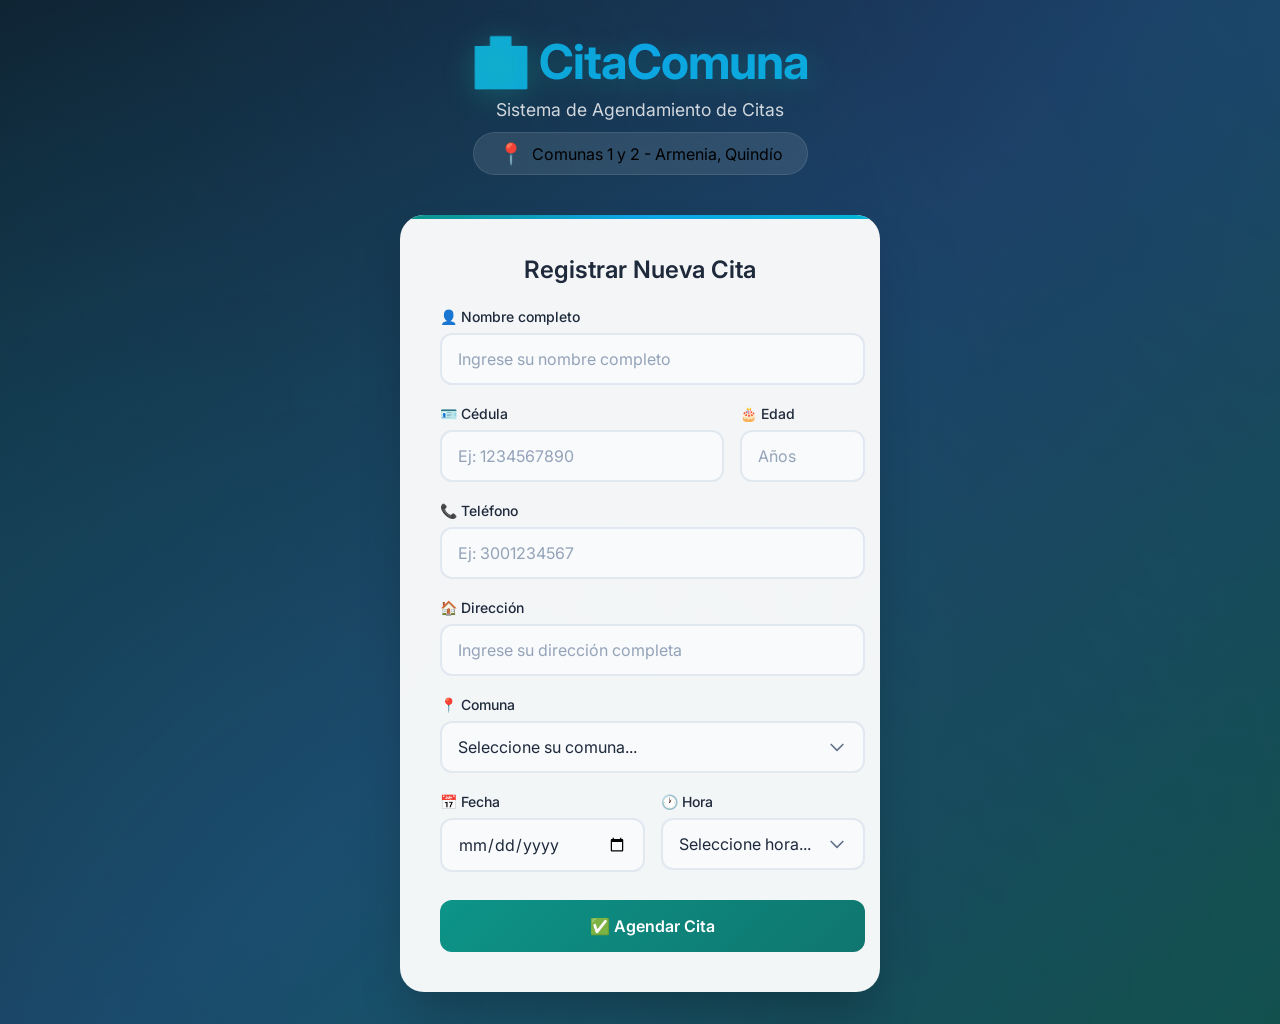
==== index.html @ b2b2aba3 "Agendar citas y gestionar horarios de atención médica." ====
<!DOCTYPE html>
<html lang="es">
<head>
  <meta charset="UTF-8" />
  <meta name="viewport" content="width=device-width, initial-scale=1.0"/>
  <meta name="description" content="Agenda tu cita médica en las comunas 1 y 2 de Armenia. Sistema rápido y fácil para gestionar tus turnos.">
  <meta name="keywords" content="cita médica, Armenia, comuna 1, comuna 2, agendar cita, turno médico">
  <title>CitaComuna - Agenda tu cita médica | Comunas 1 y 2 Armenia</title>
  <link rel="stylesheet" href="style.css" />
</head>
<body>
  <header>
    <h1>🏥 CitaComuna</h1>
    <p>Sistema de Agendamiento de Citas</p>
    <div class="subtitle">
      <span class="icon-medical">📍</span>
      <span>Comunas 1 y 2 - Armenia, Quindío</span>
    </div>
  </header>

  <form id="formCita">
    <h2 class="form-title">Registrar Nueva Cita</h2>
    
    <div class="form-grid">
      <div class="form-group">
        <label>
          <span>👤 Nombre completo</span>
          <input type="text" id="nombre" name="nombre" placeholder="Ingrese su nombre completo" required />
        </label>
      </div>

      <div class="form-row">
        <div class="form-group">
          <label>
            <span>🪪 Cédula</span>
            <input type="text" id="cedula" name="cedula" placeholder="Ej: 1234567890" pattern="\d{6,10}" required />
          </label>
        </div>
        <div class="form-group">
          <label>
            <span>🎂 Edad</span>
            <input type="number" id="edad" name="edad" placeholder="Años" min="1" max="120" required />
          </label>
        </div>
      </div>

      <div class="form-group">
        <label>
          <span>📞 Teléfono</span>
          <input type="tel" id="telefono" name="telefono" placeholder="Ej: 3001234567" required />
        </label>
      </div>

      <div class="form-group">
        <label>
          <span>🏠 Dirección</span>
          <input type="text" id="direccion" name="direccion" placeholder="Ingrese su dirección completa" required />
        </label>
      </div>

      <div class="form-group">
        <label>
          <span>📍 Comuna</span>
          <select id="comuna" name="comuna" required>
            <option value="">Seleccione su comuna...</option>
            <option value="1">Comuna 1</option>
            <option value="2">Comuna 2</option>
          </select>
        </label>
      </div>

      <div class="form-row">
        <div class="form-group">
          <label>
            <span>📅 Fecha</span>
            <input type="date" id="fecha" name="fecha" required />
          </label>
        </div>
        <div class="form-group">
          <label>
            <span>🕐 Hora</span>
            <select id="hora" name="hora" required>
              <option value="">Seleccione hora...</option>
            </select>
          </label>
        </div>
      </div>

      <button type="submit">
        ✅ Agendar Cita
      </button>
    </div>
  </form>

  <div id="mensaje"></div>

  <script src="script.js"></script>
</body>
</html>
---- style.css ----
@import url('https://fonts.googleapis.com/css2?family=Inter:wght@300;400;500;600;700&display=swap');

:root {
  --primary: #0d9488;
  --primary-dark: #0f766e;
  --primary-light: #14b8a6;
  --secondary: #0ea5e9;
  --accent: #06b6d4;
  --bg-gradient: linear-gradient(135deg, #0f172a 0%, #1e3a5f 50%, #134e4a 100%);
  --card-bg: rgba(255, 255, 255, 0.95);
  --glass-bg: rgba(255, 255, 255, 0.1);
  --text-dark: #1e293b;
  --text-light: #64748b;
  --success: #10b981;
  --error: #ef4444;
  --shadow: 0 25px 50px -12px rgba(0, 0, 0, 0.25);
  --shadow-sm: 0 4px 6px -1px rgba(0, 0, 0, 0.1);
}

* {
  margin: 0;
  padding: 0;
  box-sizing: border-box;
}

body {
  font-family: 'Inter', sans-serif;
  min-height: 100vh;
  background: var(--bg-gradient);
  padding: 2rem;
  position: relative;
  overflow-x: hidden;
}

body::before {
  content: '';
  position: fixed;
  top: -50%;
  left: -50%;
  width: 200%;
  height: 200%;
  background: radial-gradient(circle at 20% 50%, rgba(20, 184, 166, 0.15) 0%, transparent 50%),
              radial-gradient(circle at 80% 20%, rgba(14, 165, 233, 0.1) 0%, transparent 50%),
              radial-gradient(circle at 40% 80%, rgba(6, 182, 212, 0.1) 0%, transparent 50%);
  animation: float 20s ease-in-out infinite;
  z-index: -1;
}

@keyframes float {
  0%, 100% { transform: translate(0, 0) rotate(0deg); }
  50% { transform: translate(-20px, 20px) rotate(5deg); }
}

header {
  text-align: center;
  margin-bottom: 2.5rem;
  animation: fadeInDown 0.8s ease-out;
}

@keyframes fadeInDown {
  from {
    opacity: 0;
    transform: translateY(-30px);
  }
  to {
    opacity: 1;
    transform: translateY(0);
  }
}

header h1 {
  font-size: 3rem;
  font-weight: 700;
  background: linear-gradient(135deg, #14b8a6, #0ea5e9, #06b6d4);
  -webkit-background-clip: text;
  -webkit-text-fill-color: transparent;
  background-clip: text;
  text-shadow: 0 4px 30px rgba(20, 184, 166, 0.3);
  margin-bottom: 0.5rem;
  letter-spacing: -0.02em;
}

header p {
  color: rgba(255, 255, 255, 0.8);
  font-size: 1.1rem;
  font-weight: 400;
}

header .subtitle {
  display: inline-flex;
  align-items: center;
  gap: 0.5rem;
  background: var(--glass-bg);
  padding: 0.5rem 1.5rem;
  border-radius: 50px;
  backdrop-filter: blur(10px);
  border: 1px solid rgba(255, 255, 255, 0.1);
  margin-top: 0.75rem;
}

.icon-medical {
  font-size: 1.3rem;
}

form {
  max-width: 480px;
  margin: 0 auto;
  background: var(--card-bg);
  padding: 2.5rem;
  border-radius: 24px;
  box-shadow: var(--shadow);
  animation: fadeInUp 0.8s ease-out 0.2s both;
  position: relative;
  overflow: hidden;
}

form::before {
  content: '';
  position: absolute;
  top: 0;
  left: 0;
  right: 0;
  height: 4px;
  background: linear-gradient(90deg, var(--primary), var(--secondary), var(--accent));
}

@keyframes fadeInUp {
  from {
    opacity: 0;
    transform: translateY(30px);
  }
  to {
    opacity: 1;
    transform: translateY(0);
  }
}

.form-title {
  font-size: 1.5rem;
  font-weight: 600;
  color: var(--text-dark);
  margin-bottom: 1.5rem;
  text-align: center;
}

.form-grid {
  display: grid;
  gap: 1.25rem;
}

.form-row {
  display: grid;
  grid-template-columns: 1fr 1fr;
  gap: 1rem;
}

.form-group {
  display: flex;
  flex-direction: column;
  gap: 0.5rem;
}

label {
  display: flex;
  flex-direction: column;
  gap: 0.5rem;
  font-size: 0.875rem;
  font-weight: 500;
  color: var(--text-dark);
}

label span {
  display: flex;
  align-items: center;
  gap: 0.5rem;
}

input, select {
  padding: 0.875rem 1rem;
  border: 2px solid #e2e8f0;
  border-radius: 12px;
  font-size: 1rem;
  font-family: inherit;
  color: var(--text-dark);
  background: #f8fafc;
  transition: all 0.3s ease;
}

input:focus, select:focus {
  outline: none;
  border-color: var(--primary);
  background: white;
  box-shadow: 0 0 0 4px rgba(20, 184, 166, 0.1);
}

input::placeholder {
  color: #94a3b8;
}

select {
  cursor: pointer;
  appearance: none;
  background-image: url("data:image/svg+xml,%3Csvg xmlns='http://www.w3.org/2000/svg' fill='none' viewBox='0 0 24 24' stroke='%2364748b'%3E%3Cpath stroke-linecap='round' stroke-linejoin='round' stroke-width='2' d='M19 9l-7 7-7-7'/%3E%3C/svg%3E");
  background-repeat: no-repeat;
  background-position: right 1rem center;
  background-size: 1.25rem;
  padding-right: 2.5rem;
}

button[type="submit"], .btn-primary {
  width: 100%;
  padding: 1rem 2rem;
  background: linear-gradient(135deg, var(--primary) 0%, var(--primary-dark) 100%);
  color: white;
  border: none;
  border-radius: 12px;
  font-size: 1rem;
  font-weight: 600;
  font-family: inherit;
  cursor: pointer;
  transition: all 0.3s ease;
  position: relative;
  overflow: hidden;
  margin-top: 0.5rem;
}

button[type="submit"]:hover, .btn-primary:hover {
  transform: translateY(-2px);
  box-shadow: 0 10px 25px -5px rgba(13, 148, 136, 0.4);
}

button[type="submit"]:active, .btn-primary:active {
  transform: translateY(0);
}

button[type="submit"]::after {
  content: '';
  position: absolute;
  top: 50%;
  left: 50%;
  width: 0;
  height: 0;
  background: rgba(255, 255, 255, 0.2);
  border-radius: 50%;
  transform: translate(-50%, -50%);
  transition: width 0.6s, height 0.6s;
}

button[type="submit"]:active::after {
  width: 300px;
  height: 300px;
}

#mensaje {
  margin-top: 1rem;
  padding: 1rem;
  border-radius: 12px;
  text-align: center;
  font-weight: 500;
  display: none;
}

#mensaje.error {
  display: block;
  background: #fef2f2;
  color: var(--error);
  border: 1px solid #fecaca;
}

#mensaje.success {
  display: block;
  background: #f0fdf4;
  color: var(--success);
  border: 1px solid #bbf7d0;
}

/* Confirmation Page Styles */
.confirmation-container {
  max-width: 500px;
  margin: 0 auto;
  animation: fadeInUp 0.8s ease-out;
}

.confirmation-card {
  background: var(--card-bg);
  border-radius: 24px;
  box-shadow: var(--shadow);
  overflow: hidden;
  position: relative;
}

.confirmation-header {
  background: linear-gradient(135deg, var(--primary) 0%, var(--primary-dark) 100%);
  color: white;
  padding: 2rem;
  text-align: center;
}

.confirmation-header .check-icon {
  width: 70px;
  height: 70px;
  background: rgba(255, 255, 255, 0.2);
  border-radius: 50%;
  display: flex;
  align-items: center;
  justify-content: center;
  margin: 0 auto 1rem;
  font-size: 2.5rem;
  animation: scaleIn 0.5s ease-out 0.3s both;
}

@keyframes scaleIn {
  from {
    transform: scale(0);
    opacity: 0;
  }
  to {
    transform: scale(1);
    opacity: 1;
  }
}

.confirmation-header h1 {
  font-size: 1.75rem;
  font-weight: 700;
  margin-bottom: 0.5rem;
}

.turno-badge {
  display: inline-block;
  background: rgba(255, 255, 255, 0.2);
  padding: 0.5rem 1.5rem;
  border-radius: 50px;
  font-size: 1.1rem;
  font-weight: 600;
  backdrop-filter: blur(10px);
  margin-top: 0.5rem;
}

.confirmation-body {
  padding: 2rem;
}

.info-grid {
  display: grid;
  gap: 1rem;
}

.info-item {
  display: flex;
  justify-content: space-between;
  align-items: center;
  padding: 0.75rem 0;
  border-bottom: 1px solid #e2e8f0;
}

.info-item:last-child {
  border-bottom: none;
}

.info-label {
  color: var(--text-light);
  font-size: 0.875rem;
  font-weight: 500;
}

.info-value {
  color: var(--text-dark);
  font-weight: 600;
  text-align: right;
}

.datetime-highlight {
  display: flex;
  gap: 1rem;
  margin-top: 1rem;
}

.datetime-box {
  flex: 1;
  background: linear-gradient(135deg, #f0fdfa, #ecfeff);
  padding: 1rem;
  border-radius: 12px;
  text-align: center;
  border: 1px solid #99f6e4;
}

.datetime-box .label {
  font-size: 0.75rem;
  color: var(--text-light);
  text-transform: uppercase;
  letter-spacing: 0.05em;
  margin-bottom: 0.25rem;
}

.datetime-box .value {
  font-size: 1.25rem;
  font-weight: 700;
  color: var(--primary-dark);
}

.confirmation-actions {
  padding: 1.5rem 2rem 2rem;
  display: flex;
  flex-direction: column;
  gap: 1rem;
}

.btn-download {
  display: flex;
  align-items: center;
  justify-content: center;
  gap: 0.5rem;
  padding: 1rem 2rem;
  background: linear-gradient(135deg, var(--primary) 0%, var(--primary-dark) 100%);
  color: white;
  border: none;
  border-radius: 12px;
  font-size: 1rem;
  font-weight: 600;
  font-family: inherit;
  cursor: pointer;
  transition: all 0.3s ease;
}

.btn-download:hover {
  transform: translateY(-2px);
  box-shadow: 0 10px 25px -5px rgba(13, 148, 136, 0.4);
}

.btn-secondary {
  display: flex;
  align-items: center;
  justify-content: center;
  gap: 0.5rem;
  padding: 1rem 2rem;
  background: #f1f5f9;
  color: var(--text-dark);
  border: none;
  border-radius: 12px;
  font-size: 1rem;
  font-weight: 600;
  font-family: inherit;
  cursor: pointer;
  transition: all 0.3s ease;
  text-decoration: none;
}

.btn-secondary:hover {
  background: #e2e8f0;
}

/* Responsive */
@media (max-width: 640px) {
  body {
    padding: 1rem;
  }

  header h1 {
    font-size: 2rem;
  }

  form {
    padding: 1.5rem;
    border-radius: 16px;
  }

  .form-row {
    grid-template-columns: 1fr;
  }

  .datetime-highlight {
    flex-direction: column;
  }
}

/* Loading state */
.loading {
  pointer-events: none;
  opacity: 0.7;
}

.loading button[type="submit"]::before {
  content: '';
  display: inline-block;
  width: 20px;
  height: 20px;
  border: 2px solid rgba(255, 255, 255, 0.3);
  border-top-color: white;
  border-radius: 50%;
  animation: spin 1s linear infinite;
  margin-right: 0.5rem;
}

@keyframes spin {
  to { transform: rotate(360deg); }
}

/* Print styles */
@media print {
  body {
    background: white;
    padding: 0;
  }

  .confirmation-actions {
    display: none;
  }

  .confirmation-card {
    box-shadow: none;
    border: 1px solid #e2e8f0;
  }
}
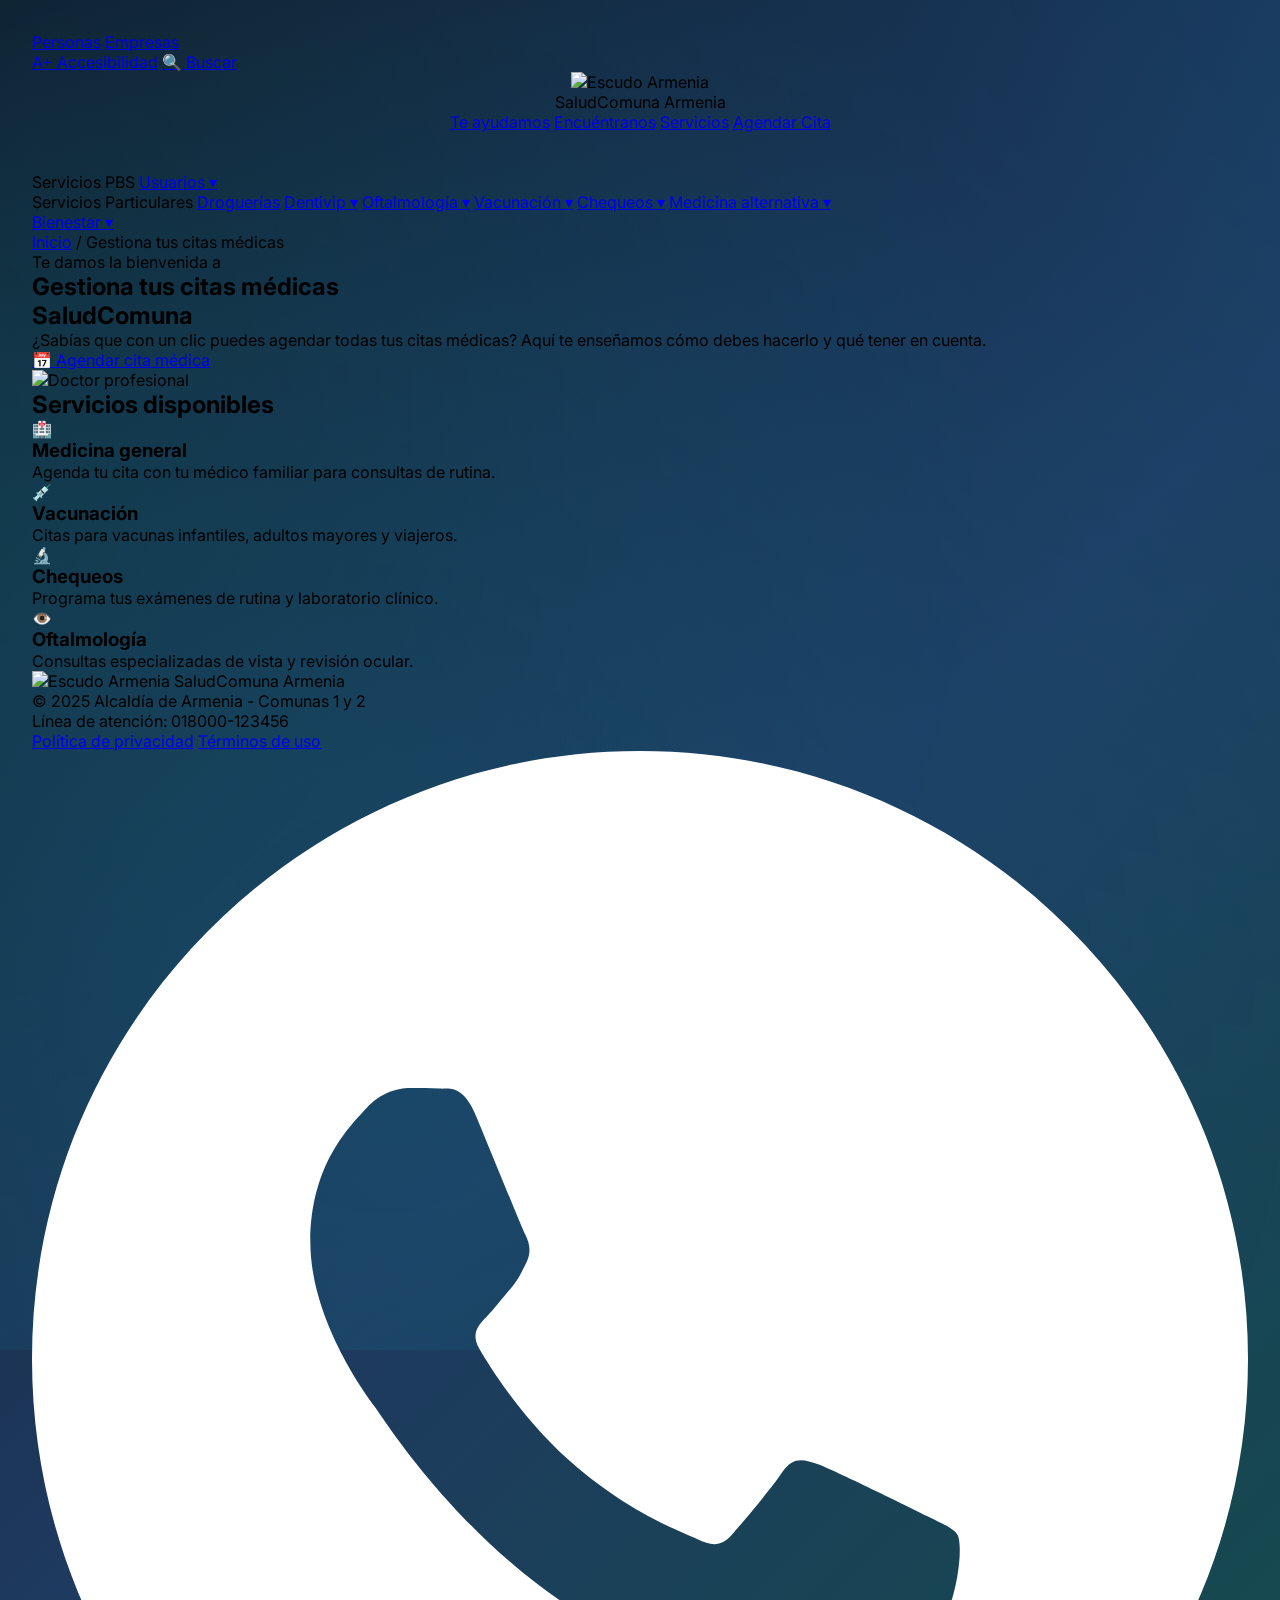
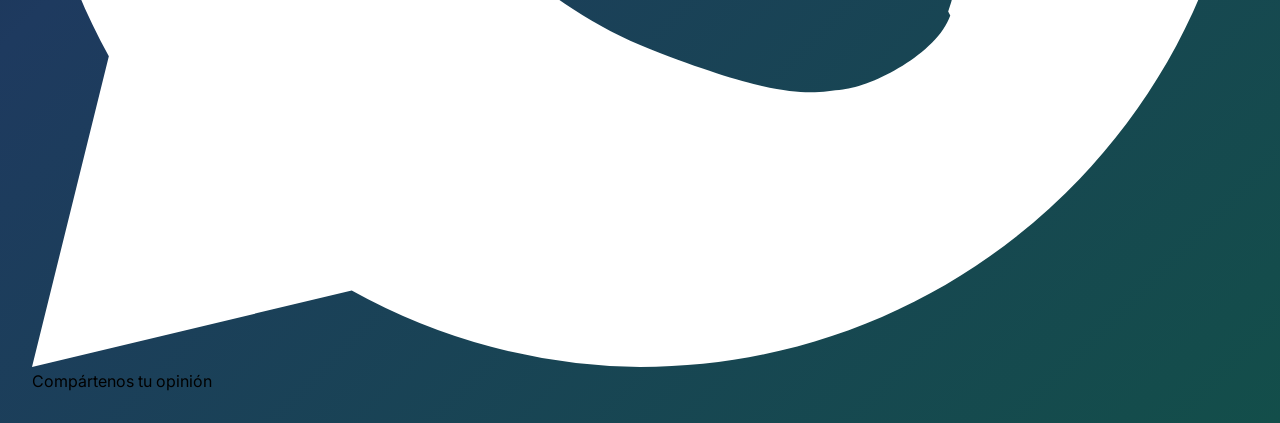
==== commit 3892f1c5: "creacion pagina inicio del usuraio" ====
--- a/index.html
+++ b/index.html
@@ -3,97 +3,161 @@
 <head>
   <meta charset="UTF-8" />
   <meta name="viewport" content="width=device-width, initial-scale=1.0"/>
-  <meta name="description" content="Agenda tu cita médica en las comunas 1 y 2 de Armenia. Sistema rápido y fácil para gestionar tus turnos.">
-  <meta name="keywords" content="cita médica, Armenia, comuna 1, comuna 2, agendar cita, turno médico">
-  <title>CitaComuna - Agenda tu cita médica | Comunas 1 y 2 Armenia</title>
+  <meta name="description" content="Agenda tu cita médica en las comunas 1 y 2 de Armenia. Sistema rápido y fácil para gestionar tus turnos de salud.">
+  <title>CitaComuna - Gestiona tus citas médicas | Armenia</title>
   <link rel="stylesheet" href="style.css" />
+  <link rel="stylesheet" href="landing.css" />
+  <link rel="preconnect" href="https://fonts.googleapis.com">
+  <link href="https://fonts.googleapis.com/css2?family=Inter:wght@300;400;500;600;700;800&display=swap" rel="stylesheet">
 </head>
-<body>
-  <header>
-    <h1>🏥 CitaComuna</h1>
-    <p>Sistema de Agendamiento de Citas</p>
-    <div class="subtitle">
-      <span class="icon-medical">📍</span>
-      <span>Comunas 1 y 2 - Armenia, Quindío</span>
+<body class="landing-page">
+
+  <!-- TOP BAR -->
+  <div class="top-bar">
+    <div class="container">
+      <div class="top-bar-left">
+        <a href="#" class="top-link active">Personas</a>
+        <a href="#" class="top-link">Empresas</a>
+      </div>
+      <div class="top-bar-right">
+        <a href="#" class="top-link">A+ Accesibilidad</a>
+        <a href="#" class="top-link">🔍 Buscar</a>
+      </div>
+    </div>
+  </div>
+
+  <!-- HEADER -->
+  <header class="main-header">
+    <div class="container">
+      <div class="logo-section">
+        <img src="https://upload.wikimedia.org/wikipedia/commons/7/7b/Escudo_de_Armenia_%28Quind%C3%ADo%29.svg" alt="Escudo Armenia" class="logo">
+        <div class="logo-text">
+          <span class="brand-name">Salud<span class="highlight">Comuna</span></span>
+          <span class="brand-sub">Armenia</span>
+        </div>
+      </div>
+      <nav class="main-nav">
+        <a href="#">Te ayudamos</a>
+        <a href="#">Encuéntranos</a>
+        <a href="#">Servicios</a>
+        <a href="formulario.html" class="btn-portal">Agendar Cita</a>
+      </nav>
     </div>
   </header>
 
-  <form id="formCita">
-    <h2 class="form-title">Registrar Nueva Cita</h2>
-    
-    <div class="form-grid">
-      <div class="form-group">
-        <label>
-          <span>👤 Nombre completo</span>
-          <input type="text" id="nombre" name="nombre" placeholder="Ingrese su nombre completo" required />
-        </label>
+  <!-- SUB NAV -->
+  <nav class="sub-nav">
+    <div class="container">
+      <div class="sub-nav-section primary">
+        <span class="nav-label">Servicios PBS</span>
+        <a href="#">Usuarios ▾</a>
       </div>
+      <div class="sub-nav-section secondary">
+        <span class="nav-label">Servicios Particulares</span>
+        <a href="#">Droguerías</a>
+        <a href="#">Dentivip ▾</a>
+        <a href="#">Oftalmología ▾</a>
+        <a href="#">Vacunación ▾</a>
+        <a href="#">Chequeos ▾</a>
+        <a href="#">Medicina alternativa ▾</a>
+      </div>
+      <div class="sub-nav-section tertiary">
+        <a href="#">Bienestar ▾</a>
+      </div>
+    </div>
+  </nav>
 
-      <div class="form-row">
-        <div class="form-group">
-          <label>
-            <span>🪪 Cédula</span>
-            <input type="text" id="cedula" name="cedula" placeholder="Ej: 1234567890" pattern="\d{6,10}" required />
-          </label>
+  <!-- BREADCRUMB -->
+  <div class="breadcrumb">
+    <div class="container">
+      <a href="#">Inicio</a> / <span>Gestiona tus citas médicas</span>
+    </div>
+  </div>
+
+  <!-- HERO SECTION -->
+  <section class="hero-section">
+    <div class="container">
+      <div class="hero-content">
+        <p class="hero-welcome">Te damos la bienvenida a</p>
+        <h1 class="hero-title">Gestiona tus citas médicas<br><span class="highlight-blue">SaludComuna</span></h1>
+        <p class="hero-description">
+          ¿Sabías que con un clic puedes agendar todas tus citas médicas? Aquí te 
+          enseñamos cómo debes hacerlo y qué tener en cuenta.
+        </p>
+        <a href="formulario.html" class="btn-cta">
+          📅 Agendar cita médica
+        </a>
+      </div>
+      <div class="hero-image">
+        <div class="image-decoration"></div>
+        <img src="https://images.unsplash.com/photo-1612349317150-e413f6a5b16d?w=500&h=600&fit=crop&crop=faces" alt="Doctor profesional">
+      </div>
+    </div>
+  </section>
+
+  <!-- SERVICIOS -->
+  <section class="servicios-section">
+    <div class="container">
+      <h2>Servicios disponibles</h2>
+      <div class="cards-grid">
+        <div class="service-card">
+          <div class="card-icon">🏥</div>
+          <h3>Medicina general</h3>
+          <p>Agenda tu cita con tu médico familiar para consultas de rutina.</p>
         </div>
-        <div class="form-group">
-          <label>
-            <span>🎂 Edad</span>
-            <input type="number" id="edad" name="edad" placeholder="Años" min="1" max="120" required />
-          </label>
+        <div class="service-card">
+          <div class="card-icon">💉</div>
+          <h3>Vacunación</h3>
+          <p>Citas para vacunas infantiles, adultos mayores y viajeros.</p>
+        </div>
+        <div class="service-card">
+          <div class="card-icon">🔬</div>
+          <h3>Chequeos</h3>
+          <p>Programa tus exámenes de rutina y laboratorio clínico.</p>
+        </div>
+        <div class="service-card">
+          <div class="card-icon">👁️</div>
+          <h3>Oftalmología</h3>
+          <p>Consultas especializadas de vista y revisión ocular.</p>
         </div>
       </div>
+    </div>
+  </section>
 
-      <div class="form-group">
-        <label>
-          <span>📞 Teléfono</span>
-          <input type="tel" id="telefono" name="telefono" placeholder="Ej: 3001234567" required />
-        </label>
-      </div>
-
-      <div class="form-group">
-        <label>
-          <span>🏠 Dirección</span>
-          <input type="text" id="direccion" name="direccion" placeholder="Ingrese su dirección completa" required />
-        </label>
-      </div>
-
-      <div class="form-group">
-        <label>
-          <span>📍 Comuna</span>
-          <select id="comuna" name="comuna" required>
-            <option value="">Seleccione su comuna...</option>
-            <option value="1">Comuna 1</option>
-            <option value="2">Comuna 2</option>
-          </select>
-        </label>
-      </div>
-
-      <div class="form-row">
-        <div class="form-group">
-          <label>
-            <span>📅 Fecha</span>
-            <input type="date" id="fecha" name="fecha" required />
-          </label>
+  <!-- FOOTER -->
+  <footer class="main-footer">
+    <div class="container">
+      <div class="footer-content">
+        <div class="footer-brand">
+          <img src="https://upload.wikimedia.org/wikipedia/commons/7/7b/Escudo_de_Armenia_%28Quind%C3%ADo%29.svg" alt="Escudo Armenia" class="footer-logo">
+          <span>SaludComuna Armenia</span>
         </div>
-        <div class="form-group">
-          <label>
-            <span>🕐 Hora</span>
-            <select id="hora" name="hora" required>
-              <option value="">Seleccione hora...</option>
-            </select>
-          </label>
+        <div class="footer-info">
+          <p>© 2025 Alcaldía de Armenia - Comunas 1 y 2</p>
+          <p>Línea de atención: 018000-123456</p>
+        </div>
+        <div class="footer-links">
+          <a href="#">Política de privacidad</a>
+          <a href="#">Términos de uso</a>
         </div>
       </div>
+    </div>
+  </footer>
 
-      <button type="submit">
-        ✅ Agendar Cita
-      </button>
-    </div>
-  </form>
+  <!-- WHATSAPP FLOATING BUTTON -->
+  <a href="https://wa.me/573218907254?text=Hola,%20quiero%20información%20sobre%20citas%20médicas%20en%20las%20comunas%201%20y%202%20de%20Armenia" 
+     target="_blank" 
+     class="whatsapp-float"
+     title="Contáctanos por WhatsApp">
+    <svg viewBox="0 0 32 32" class="whatsapp-icon">
+      <path fill="#fff" d="M16 0C7.163 0 0 7.163 0 16c0 2.837.736 5.502 2.022 7.821L0 32l8.414-2.014A15.937 15.937 0 0016 32c8.837 0 16-7.163 16-16S24.837 0 16 0zm8.165 22.748c-.349 1.003-2.048 1.868-2.825 1.947-.776.08-1.502.349-5.065-1.054-4.286-1.688-7.018-6.073-7.23-6.354-.21-.28-1.72-2.288-1.72-4.365s1.088-3.097 1.475-3.522c.387-.425.846-.531 1.128-.531.281 0 .563.003.809.015.26.012.608-.099.951.726.349.838 1.186 2.896 1.29 3.106.105.21.175.455.035.735-.14.28-.21.455-.42.7-.21.245-.442.547-.63.735-.21.21-.429.437-.184.856.245.42 1.088 1.796 2.339 2.91 1.607 1.432 2.962 1.877 3.382 2.087.42.21.665.175.91-.105.245-.28 1.052-1.227 1.332-1.652.28-.425.56-.35.945-.21.385.14 2.443 1.152 2.862 1.362.42.21.7.315.805.49.105.175.105 1.017-.244 2.02z"/>
+    </svg>
+  </a>
 
-  <div id="mensaje"></div>
+  <!-- FEEDBACK BUTTON -->
+  <div class="feedback-btn">
+    <span>Compártenos tu opinión</span>
+  </div>
 
-  <script src="script.js"></script>
 </body>
 </html>
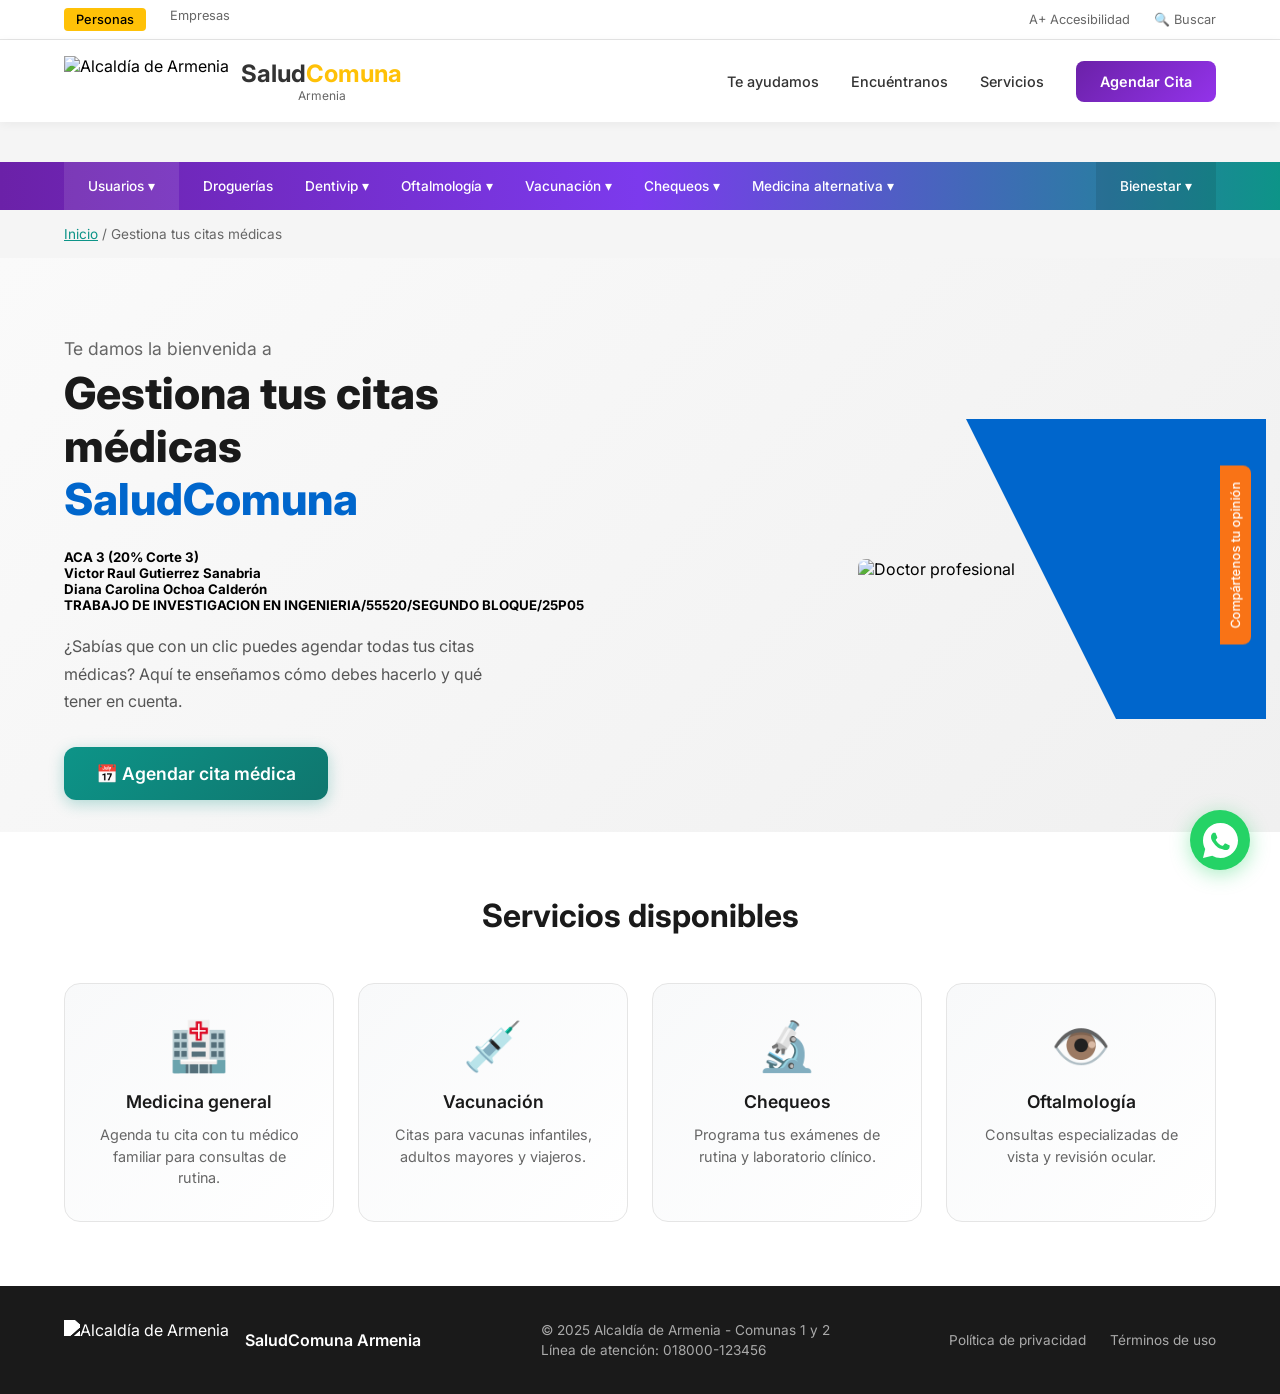
==== commit ee27dd39: "se agrgan la imagen de armenia tambien se coloca los integrantes la materia" ====
--- a/index.html
+++ b/index.html
@@ -30,7 +30,7 @@
   <header class="main-header">
     <div class="container">
       <div class="logo-section">
-        <img src="https://upload.wikimedia.org/wikipedia/commons/7/7b/Escudo_de_Armenia_%28Quind%C3%ADo%29.svg" alt="Escudo Armenia" class="logo">
+        <img src="https://aldesarrollo.gov.co/wp-content/uploads/2023/03/alcaldia-armenia-768x400.png.webp" alt="Alcaldía de Armenia" class="logo">
         <div class="logo-text">
           <span class="brand-name">Salud<span class="highlight">Comuna</span></span>
           <span class="brand-sub">Armenia</span>
@@ -80,6 +80,10 @@
       <div class="hero-content">
         <p class="hero-welcome">Te damos la bienvenida a</p>
         <h1 class="hero-title">Gestiona tus citas médicas<br><span class="highlight-blue">SaludComuna</span></h1>
+        <h5 class="hero-title1">ACA 3 (20% Corte 3)<br><span class="highlight-blue">Victor Raul Gutierrez Sanabria</span></h5>
+        <h5 class="hero-title2"><span class="highlight-blue">Diana Carolina Ochoa Calderón</span></h5>
+        <h5 class="hero-title2"><span class="highlight-blue">TRABAJO DE INVESTIGACION EN INGENIERIA/55520/SEGUNDO BLOQUE/25P05</span></h5>
+        <br>
         <p class="hero-description">
           ¿Sabías que con un clic puedes agendar todas tus citas médicas? Aquí te 
           enseñamos cómo debes hacerlo y qué tener en cuenta.
@@ -129,7 +133,7 @@
     <div class="container">
       <div class="footer-content">
         <div class="footer-brand">
-          <img src="https://upload.wikimedia.org/wikipedia/commons/7/7b/Escudo_de_Armenia_%28Quind%C3%ADo%29.svg" alt="Escudo Armenia" class="footer-logo">
+          <img src="https://aldesarrollo.gov.co/wp-content/uploads/2023/03/alcaldia-armenia-768x400.png.webp" alt="Alcaldía de Armenia" class="footer-logo">
           <span>SaludComuna Armenia</span>
         </div>
         <div class="footer-info">
--- a/landing.css
+++ b/landing.css
@@ -0,0 +1,504 @@
+/* =============================================
+   LANDING PAGE STYLES
+   ============================================= */
+
+.landing-page {
+    padding: 0;
+    background: #f5f5f5;
+}
+
+.landing-page::before {
+    display: none;
+}
+
+.container {
+    max-width: 1200px;
+    margin: 0 auto;
+    padding: 0 1.5rem;
+}
+
+/* TOP BAR */
+.top-bar {
+    background: #fff;
+    border-bottom: 1px solid #e5e5e5;
+    padding: 0.5rem 0;
+}
+
+.top-bar .container {
+    display: flex;
+    justify-content: space-between;
+    align-items: center;
+}
+
+.top-bar-left,
+.top-bar-right {
+    display: flex;
+    gap: 1.5rem;
+}
+
+.top-link {
+    font-size: 0.8rem;
+    color: #666;
+    text-decoration: none;
+    transition: color 0.2s;
+}
+
+.top-link:hover {
+    color: #333;
+}
+
+.top-link.active {
+    background: #ffc107;
+    padding: 0.25rem 0.75rem;
+    border-radius: 4px;
+    color: #000;
+    font-weight: 500;
+}
+
+/* MAIN HEADER */
+.main-header {
+    background: #fff;
+    padding: 1rem 0;
+    box-shadow: 0 2px 10px rgba(0, 0, 0, 0.05);
+}
+
+.main-header .container {
+    display: flex;
+    justify-content: space-between;
+    align-items: center;
+}
+
+.logo-section {
+    display: flex;
+    align-items: center;
+    gap: 0.75rem;
+}
+
+.logo-section .logo {
+    height: 50px;
+    width: auto;
+}
+
+.logo-text {
+    display: flex;
+    flex-direction: column;
+}
+
+.brand-name {
+    font-size: 1.5rem;
+    font-weight: 700;
+    color: #333;
+}
+
+.brand-name .highlight {
+    color: #ffc107;
+}
+
+.brand-sub {
+    font-size: 0.75rem;
+    color: #666;
+}
+
+.main-nav {
+    display: flex;
+    align-items: center;
+    gap: 2rem;
+}
+
+.main-nav a {
+    color: #333;
+    text-decoration: none;
+    font-size: 0.9rem;
+    font-weight: 500;
+    transition: color 0.2s;
+}
+
+.main-nav a:hover {
+    color: #0d9488;
+}
+
+.btn-portal {
+    background: linear-gradient(135deg, #6b21a8, #9333ea) !important;
+    color: white !important;
+    padding: 0.75rem 1.5rem !important;
+    border-radius: 8px !important;
+    font-weight: 600 !important;
+}
+
+.btn-portal:hover {
+    transform: translateY(-2px);
+    box-shadow: 0 5px 20px rgba(107, 33, 168, 0.4);
+}
+
+/* SUB NAV */
+.sub-nav {
+    background: linear-gradient(90deg, #6b21a8 0%, #7c3aed 50%, #0d9488 100%);
+}
+
+.sub-nav .container {
+    display: flex;
+}
+
+.sub-nav-section {
+    display: flex;
+    align-items: center;
+    padding: 0.75rem 0;
+}
+
+.sub-nav-section.primary {
+    background: rgba(255, 255, 255, 0.1);
+    padding: 0.75rem 1rem;
+}
+
+.sub-nav-section.secondary {
+    flex: 1;
+    gap: 1rem;
+    padding-left: 1rem;
+}
+
+.sub-nav-section.tertiary {
+    background: rgba(0, 0, 0, 0.1);
+    padding: 0.75rem 1rem;
+}
+
+.nav-label {
+    display: none;
+}
+
+.sub-nav a {
+    color: white;
+    text-decoration: none;
+    font-size: 0.85rem;
+    font-weight: 500;
+    padding: 0.25rem 0.5rem;
+    border-radius: 4px;
+}
+
+.sub-nav a:hover {
+    background: rgba(255, 255, 255, 0.15);
+}
+
+/* BREADCRUMB */
+.breadcrumb {
+    padding: 1rem 0;
+    font-size: 0.85rem;
+    color: #666;
+}
+
+.breadcrumb a {
+    color: #0d9488;
+    text-decoration: underline;
+}
+
+/* HERO SECTION */
+.hero-section {
+    background: linear-gradient(135deg, #fafafa 0%, #f0f0f0 100%);
+    padding: 3rem 0 0;
+    min-height: 500px;
+    overflow: hidden;
+}
+
+.hero-section .container {
+    display: grid;
+    grid-template-columns: 1fr 1fr;
+    gap: 2rem;
+    align-items: center;
+}
+
+.hero-content {
+    padding: 2rem 0;
+}
+
+.hero-welcome {
+    font-size: 1.1rem;
+    color: #666;
+    margin-bottom: 0.5rem;
+}
+
+.hero-title {
+    font-size: 2.75rem;
+    font-weight: 800;
+    color: #1a1a1a;
+    line-height: 1.2;
+    margin-bottom: 1.5rem;
+}
+
+.hero-title .highlight-blue {
+    color: #0066cc;
+}
+
+.hero-description {
+    font-size: 1rem;
+    color: #555;
+    line-height: 1.7;
+    margin-bottom: 2rem;
+    max-width: 450px;
+}
+
+.btn-cta {
+    display: inline-flex;
+    align-items: center;
+    gap: 0.5rem;
+    background: linear-gradient(135deg, #0d9488 0%, #0f766e 100%);
+    color: white;
+    padding: 1rem 2rem;
+    border-radius: 12px;
+    font-size: 1.1rem;
+    font-weight: 600;
+    text-decoration: none;
+    box-shadow: 0 4px 15px rgba(13, 148, 136, 0.3);
+    transition: all 0.3s ease;
+}
+
+.btn-cta:hover {
+    transform: translateY(-3px);
+    box-shadow: 0 8px 25px rgba(13, 148, 136, 0.4);
+}
+
+.hero-image {
+    position: relative;
+    display: flex;
+    justify-content: center;
+    align-items: flex-end;
+}
+
+.hero-image::before {
+    content: '';
+    position: absolute;
+    right: -50px;
+    top: 50%;
+    transform: translateY(-50%);
+    width: 300px;
+    height: 300px;
+    background: #0066cc;
+    clip-path: polygon(0 0, 100% 0, 100% 100%, 50% 100%);
+    z-index: 1;
+}
+
+.hero-image img {
+    position: relative;
+    z-index: 2;
+    max-height: 450px;
+    object-fit: cover;
+    border-radius: 8px 8px 0 0;
+}
+
+/* SERVICIOS */
+.servicios-section {
+    padding: 4rem 0;
+    background: white;
+}
+
+.servicios-section h2 {
+    text-align: center;
+    font-size: 2rem;
+    font-weight: 700;
+    color: #1a1a1a;
+    margin-bottom: 3rem;
+}
+
+.cards-grid {
+    display: grid;
+    grid-template-columns: repeat(4, 1fr);
+    gap: 1.5rem;
+}
+
+.service-card {
+    background: linear-gradient(135deg, #f8f9fa, #fff);
+    padding: 2rem;
+    border-radius: 16px;
+    text-align: center;
+    border: 1px solid #e5e5e5;
+    transition: all 0.3s ease;
+}
+
+.service-card:hover {
+    transform: translateY(-5px);
+    box-shadow: 0 10px 30px rgba(0, 0, 0, 0.1);
+    border-color: #0d9488;
+}
+
+.card-icon {
+    font-size: 3rem;
+    margin-bottom: 1rem;
+}
+
+.service-card h3 {
+    font-size: 1.1rem;
+    font-weight: 600;
+    color: #1a1a1a;
+    margin-bottom: 0.75rem;
+}
+
+.service-card p {
+    font-size: 0.9rem;
+    color: #666;
+    line-height: 1.5;
+}
+
+/* FOOTER */
+.main-footer {
+    background: #1a1a1a;
+    color: white;
+    padding: 2rem 0;
+}
+
+.footer-content {
+    display: flex;
+    justify-content: space-between;
+    align-items: center;
+    flex-wrap: wrap;
+    gap: 1rem;
+}
+
+.footer-brand {
+    display: flex;
+    align-items: center;
+    gap: 1rem;
+}
+
+.footer-logo {
+    height: 40px;
+    filter: brightness(0) invert(1);
+}
+
+.footer-brand span {
+    font-weight: 600;
+}
+
+.footer-info p {
+    font-size: 0.85rem;
+    color: #aaa;
+    margin: 0.25rem 0;
+}
+
+.footer-links {
+    display: flex;
+    gap: 1.5rem;
+}
+
+.footer-links a {
+    color: #aaa;
+    text-decoration: none;
+    font-size: 0.85rem;
+}
+
+.footer-links a:hover {
+    color: white;
+}
+
+/* WHATSAPP BUTTON */
+.whatsapp-float {
+    position: fixed;
+    bottom: 30px;
+    right: 30px;
+    width: 60px;
+    height: 60px;
+    background: #25D366;
+    border-radius: 50%;
+    display: flex;
+    align-items: center;
+    justify-content: center;
+    box-shadow: 0 4px 20px rgba(37, 211, 102, 0.4);
+    z-index: 1000;
+    animation: pulse-wp 2s infinite;
+}
+
+.whatsapp-float:hover {
+    transform: scale(1.1);
+    box-shadow: 0 6px 30px rgba(37, 211, 102, 0.5);
+}
+
+.whatsapp-icon {
+    width: 35px;
+    height: 35px;
+}
+
+@keyframes pulse-wp {
+    0% {
+        box-shadow: 0 0 0 0 rgba(37, 211, 102, 0.4);
+    }
+
+    70% {
+        box-shadow: 0 0 0 15px rgba(37, 211, 102, 0);
+    }
+
+    100% {
+        box-shadow: 0 0 0 0 rgba(37, 211, 102, 0);
+    }
+}
+
+/* FEEDBACK */
+.feedback-btn {
+    position: fixed;
+    right: -45px;
+    top: 50%;
+    transform: rotate(-90deg) translateX(-50%);
+    background: #f97316;
+    color: white;
+    padding: 0.5rem 1rem;
+    font-size: 0.8rem;
+    font-weight: 500;
+    border-radius: 0 0 8px 8px;
+    cursor: pointer;
+    z-index: 999;
+}
+
+.feedback-btn:hover {
+    right: -40px;
+}
+
+/* RESPONSIVE */
+@media (max-width: 1024px) {
+    .cards-grid {
+        grid-template-columns: repeat(2, 1fr);
+    }
+
+    .hero-section .container {
+        grid-template-columns: 1fr;
+        text-align: center;
+    }
+
+    .hero-image {
+        display: none;
+    }
+
+    .hero-description {
+        margin: 0 auto 2rem;
+    }
+}
+
+@media (max-width: 768px) {
+    .main-header .container {
+        flex-direction: column;
+        gap: 1rem;
+    }
+
+    .main-nav {
+        flex-wrap: wrap;
+        justify-content: center;
+        gap: 1rem;
+    }
+
+    .sub-nav {
+        display: none;
+    }
+
+    .hero-title {
+        font-size: 2rem;
+    }
+
+    .cards-grid {
+        grid-template-columns: 1fr;
+    }
+
+    .footer-content {
+        flex-direction: column;
+        text-align: center;
+    }
+
+    .top-bar .container {
+        flex-direction: column;
+        gap: 0.5rem;
+    }
+}
